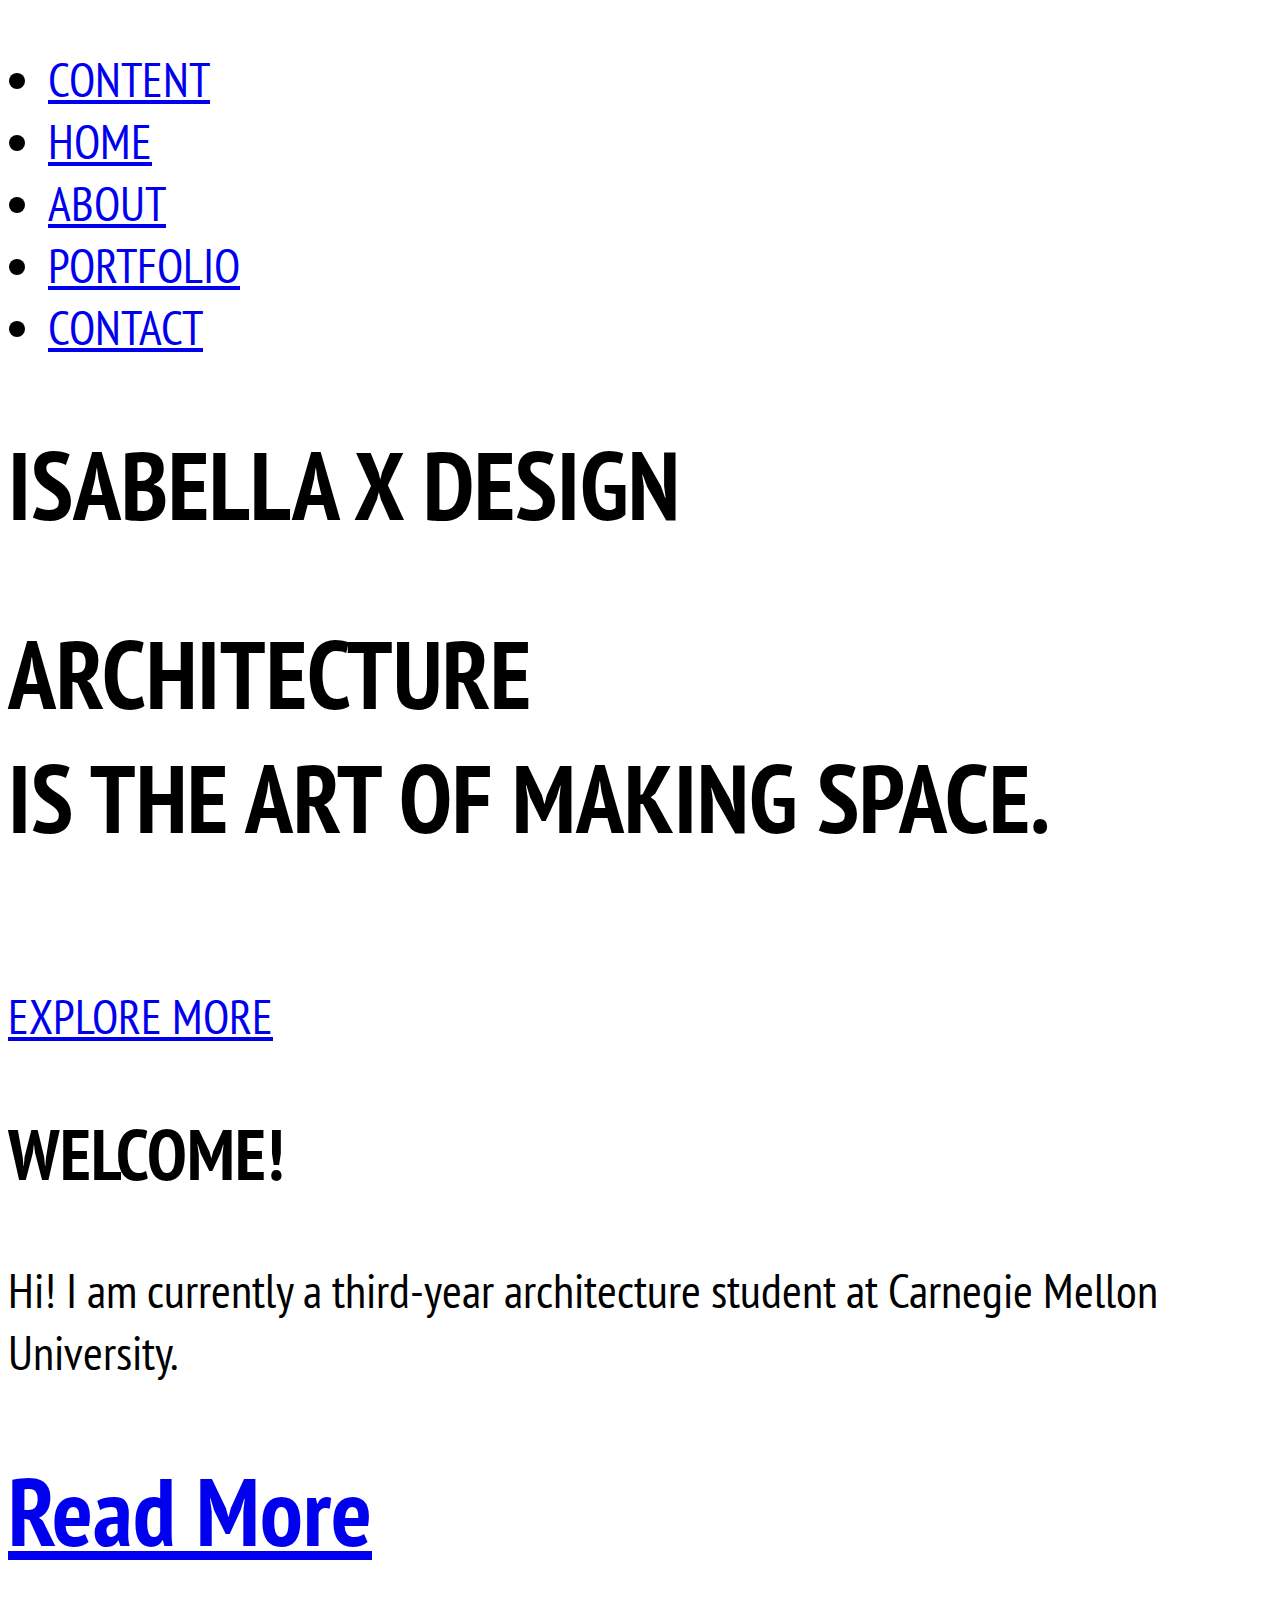
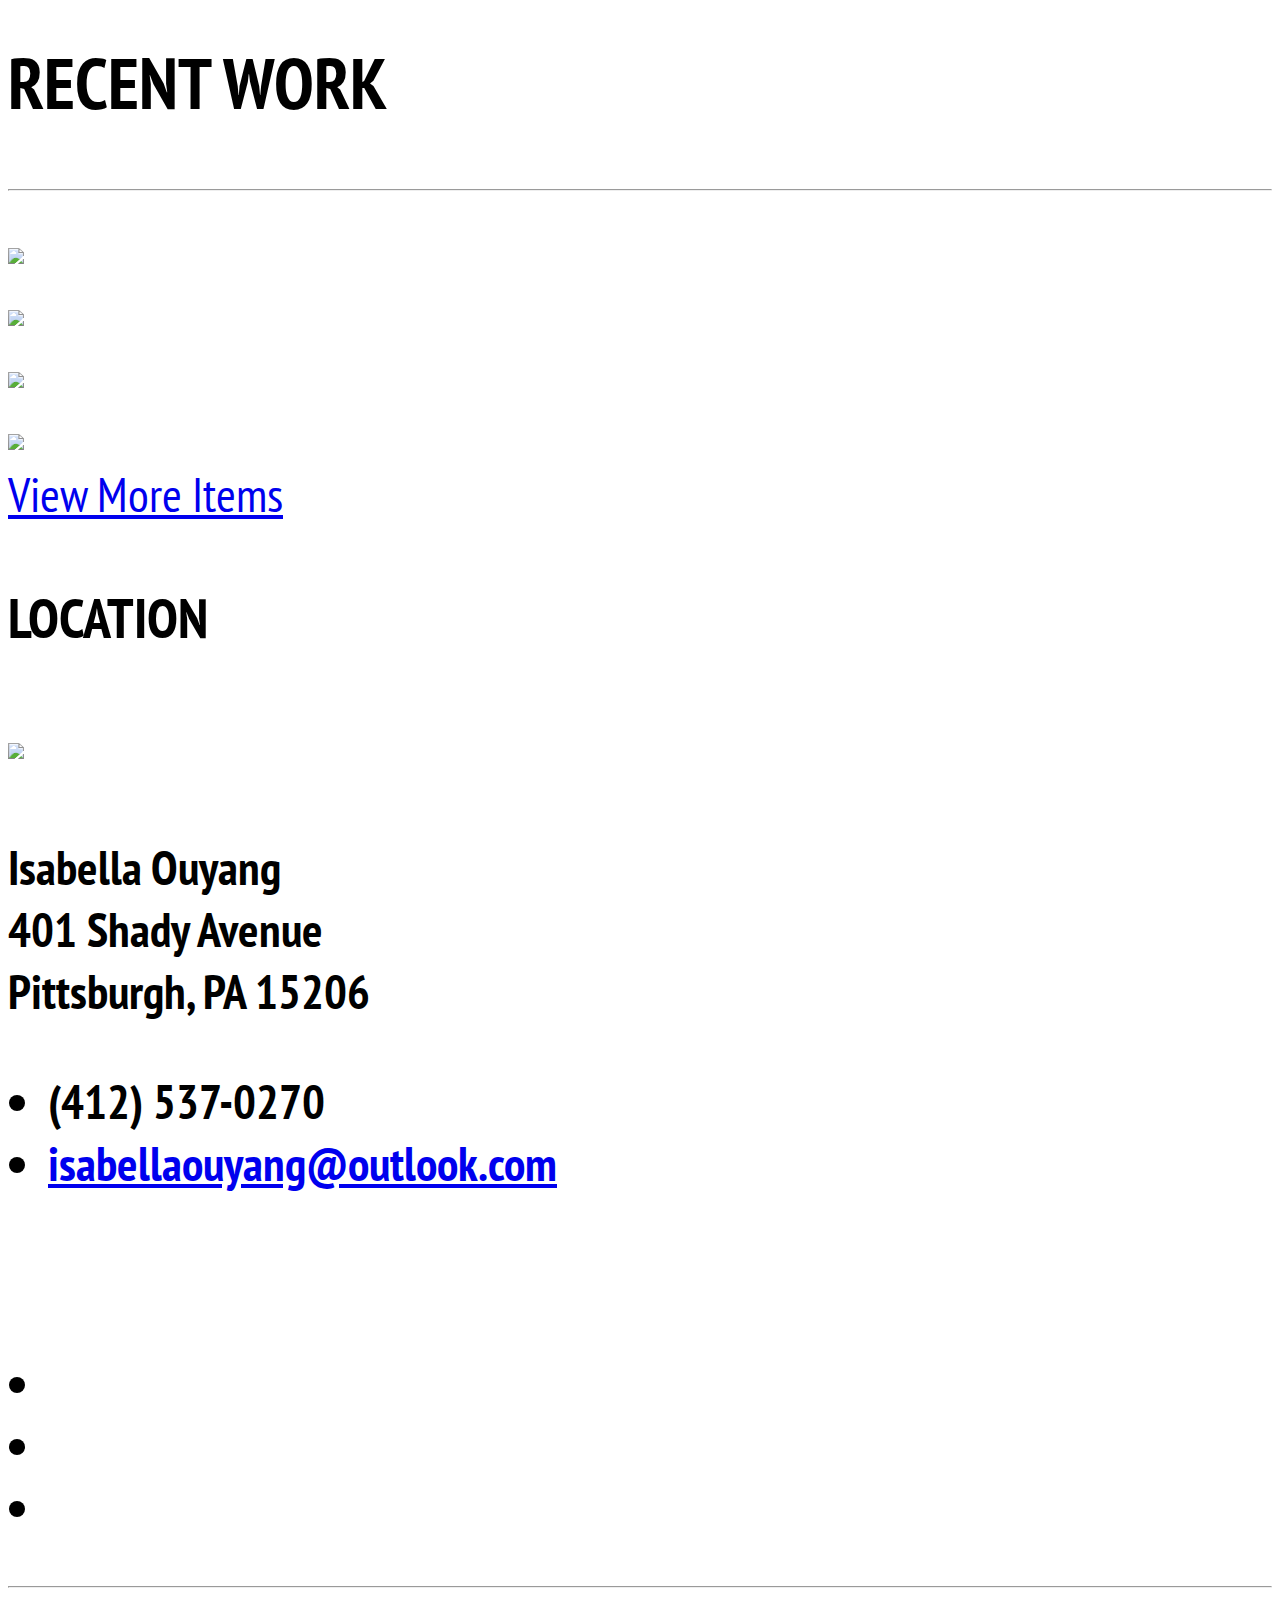
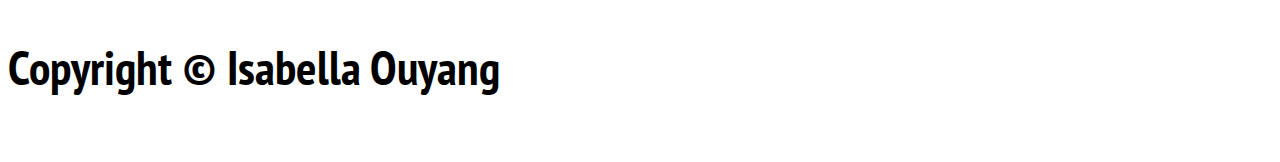
==== index.html @ df3908d5 "Add files via upload" ====
<!DOCTYPE html>
<html lang="en">

<head>

    <meta charset="utf-8">
    <meta http-equiv="X-UA-Compatible" content="IE=edge">
    <meta name="viewport" content="width=device-width, initial-scale=1">
    <meta name="description" content="">
    <meta name="author" content="">

    <title>HOME | ISA OUYANG</title>

    <!-- Bootstrap Core CSS -->
    <link href="css/bootstrap.min.css" rel="stylesheet">

    <!-- Custom CSS -->
    <link href="css/stylish-portfolio.css" rel="stylesheet">

    <!-- Custom Fonts -->
    <link href="font-awesome/css/font-awesome.min.css" rel="stylesheet" type="text/css">
    <link href="https://fonts.googleapis.com/css?family=PT+Sans+Narrow" rel="stylesheet">
    <style>
      body {
        font-family:'PT Sans Narrow', sans-serif;
        font-size: 48px;
      }
    </style>

    <!-- HTML5 Shim and Respond.js IE8 support of HTML5 elements and media queries -->
    <!-- WARNING: Respond.js doesn't work if you view the page via file:// -->
    <!--[if lt IE 9]>
        <script src="https://oss.maxcdn.com/libs/html5shiv/3.7.0/html5shiv.js"></script>
        <script src="https://oss.maxcdn.com/libs/respond.js/1.4.2/respond.min.js"></script>
    <![endif]-->

</head>

<body>

    <!-- Navigation -->
    <a id="menu-toggle" href="#" class="btn btn-dark btn-lg toggle"><i class="fa fa-bars"></i></a>
    <nav id="sidebar-wrapper">
        <ul class="sidebar-nav">
            <a id="menu-close" href="#" class="btn btn-light btn-lg pull-right toggle"><i class="fa fa-times"></i></a>
            <li class="sidebar-brand">
                <a href="#top" onclick=$("#menu-close").click();>CONTENT</a>
            </li>
            <li>
                <a href="#top" onclick=$("#menu-close").click();>HOME</a>
            </li>
            <li>
                <a href="index_About.html" onclick=$("#menu-close").click();>ABOUT</a>
            </li>
            <li>
                <a href="index_Portfolio.html" onclick=$("#menu-close").click();>PORTFOLIO</a>
            </li>
            <li>
                <a href="index_Contact.html" onclick=$("#menu-close").click();>CONTACT</a>
            </li>
        </ul>
    </nav>

    <!-- Header -->
    <header id="top" class="header">
        <div class="text-vertical-left">
            <h1>ISABELLA X DESIGN</h1>
        </div>
        <div class="text-vertical-center">
            <h1>ARCHITECTURE <br> IS THE ART OF MAKING SPACE.</h1>
            <br>
            <a href="#about" class="btn btn-dark btn-lg">EXPLORE MORE</a>
        </div>
    </header>
    
    

    <!-- About -->
    <section id="about" class="about">
        <div class="container">
            <div class="row">
                <div class="col-lg-12 text-center">
                    <h2>WELCOME! </h2>
                    <p class="lead"> Hi! I am currently a third-year architecture student at Carnegie Mellon University. <br> 
                </div>
            </div>
            <!-- /.row -->
        </div>
        <!-- /.container -->
    </section>

     <!-- Callout -->
    <aside class="callout">
        <div class="text-vertical-center">
            <h1>   <a href="index_About.html" class="btn btn-dark btn-lg">Read More</a></h1>
        </div>
    </aside>
   

    <!-- Portfolio -->
    <section id="portfolio" class="portfolio">
        <div class="container">
            <div class="row">
                <div class="col-lg-10 col-lg-offset-1 text-center">
                    <h2> RECENT WORK</h2>
                    <hr class="small">
                    <div class="row">
                        <div class="col-md-6">
                            <div class="portfolio-item">
                                <a href="Portfolio_Office.html">
                                    <img class="img-portfolio img-responsive" src="img/portfolio-1.jpg">
                                </a>
                            </div>
                        </div>
                        <div class="col-md-6">
                            <div class="portfolio-item">
                                <a href="#">
                                    <img class="img-portfolio img-responsive" src="img/portfolio-2.jpg">
                                </a>
                            </div>
                        </div>
                        <div class="col-md-6">
                            <div class="portfolio-item">
                                <a href="#">
                                    <img class="img-portfolio img-responsive" src="img/portfolio-3.jpg">
                                </a>
                            </div>
                        </div>
                        <div class="col-md-6">
                            <div class="portfolio-item">
                                <a href="#">
                                    <img class="img-portfolio img-responsive" src="img/portfolio-4.jpg">
                                </a>
                            </div>
                        </div>
                    </div>
                    <!-- /.row (nested) -->
                    <a href="index_Portfolio.html" class="btn btn-dark">View More Items</a>
                </div>
                <!-- /.col-lg-10 -->
            </div>
            <!-- /.row -->
        </div>
        <!-- /.container -->
    </section>

   
    <!-- Map -->
     <section id="LOCTIONA" class="LOCATION">
     <div class="col-lg-10 col-lg-offset-1 text-center">

         <h3> LOCATION</h3>
         </div>
         <body> 
         <img src= "img/location.jpg">
         </body>
         
    </section>
    
   

    <!-- Footer -->
    <footer>
        <div class="container">
            <div class="row">
                <div class="col-lg-10 col-lg-offset-1 text-center">
                    <h4><strong>Isabella Ouyang</strong>                  
                        <br>401 Shady Avenue
                        <br>Pittsburgh, PA 15206             
                    <ul class="list-unstyled">
                        <li><i class="fa fa-phone fa-fw"></i> (412) 537-0270</li>
                        <li><i class="fa fa-envelope-o fa-fw"></i> <a href="mailto:name@example.com">isabellaouyang@outlook.com</a>
                        </li>
                    </ul>
                    <br>
                    <ul class="list-inline">
                        <li>
                            <a href="#"><i class="fa fa-facebook fa-fw fa-3x"></i></a>
                        </li>
                        <li>
                            <a href="#"><i class="fa fa-twitter fa-fw fa-3x"></i></a>
                        </li>
                        <li>
                            <a href="#"><i class="fa fa-dribbble fa-fw fa-3x"></i></a>
                        </li>
                    </ul>
                    <hr class="small">
                    <p class="text-muted">Copyright &copy; Isabella Ouyang</p>
                    </h4>
                </div>
            </div>
        </div>
        <a id="to-top" href="#top" class="btn btn-dark btn-lg"><i class="fa fa-chevron-up fa-fw fa-1x"></i></a>
    </footer>

    <!-- jQuery -->
    <script src="js/jquery.js"></script>

    <!-- Bootstrap Core JavaScript -->
    <script src="js/bootstrap.min.js"></script>

    <!-- Custom Theme JavaScript -->
    <script>
    // Closes the sidebar menu
    $("#menu-close").click(function(e) {
        e.preventDefault();
        $("#sidebar-wrapper").toggleClass("active");
    });
    // Opens the sidebar menu
    $("#menu-toggle").click(function(e) {
        e.preventDefault();
        $("#sidebar-wrapper").toggleClass("active");
    });
    // Scrolls to the selected menu item on the page
    $(function() {
        $('a[href*=#]:not([href=#],[data-toggle],[data-target],[data-slide])').click(function() {
            if (location.pathname.replace(/^\//, '') == this.pathname.replace(/^\//, '') || location.hostname == this.hostname) {
                var target = $(this.hash);
                target = target.length ? target : $('[name=' + this.hash.slice(1) + ']');
                if (target.length) {
                    $('html,body').animate({
                        scrollTop: target.offset().top
                    }, 1000);
                    return false;
                }
            }
        });
    });
    //#to-top button appears after scrolling
    var fixed = false;
    $(document).scroll(function() {
        if ($(this).scrollTop() > 250) {
            if (!fixed) {
                fixed = true;
                // $('#to-top').css({position:'fixed', display:'block'});
                $('#to-top').show("slow", function() {
                    $('#to-top').css({
                        position: 'fixed',
                        display: 'block'
                    });
                });
            }
        } else {
            if (fixed) {
                fixed = false;
                $('#to-top').hide("slow", function() {
                    $('#to-top').css({
                        display: 'none'
                    });
                });
            }
        }
    });
    // Disable Google Maps scrolling
    // See http://stackoverflow.com/a/25904582/1607849
    // Disable scroll zooming and bind back the click event
    var onMapMouseleaveHandler = function(event) {
        var that = $(this);
        that.on('click', onMapClickHandler);
        that.off('mouseleave', onMapMouseleaveHandler);
        that.find('iframe').css("pointer-events", "none");
    }
    var onMapClickHandler = function(event) {
            var that = $(this);
            // Disable the click handler until the user leaves the map area
            that.off('click', onMapClickHandler);
            // Enable scrolling zoom
            that.find('iframe').css("pointer-events", "auto");
            // Handle the mouse leave event
            that.on('mouseleave', onMapMouseleaveHandler);
        }
        // Enable map zooming with mouse scroll when the user clicks the map
    $('.map').on('click', onMapClickHandler);
    </script>

</body>

</html>
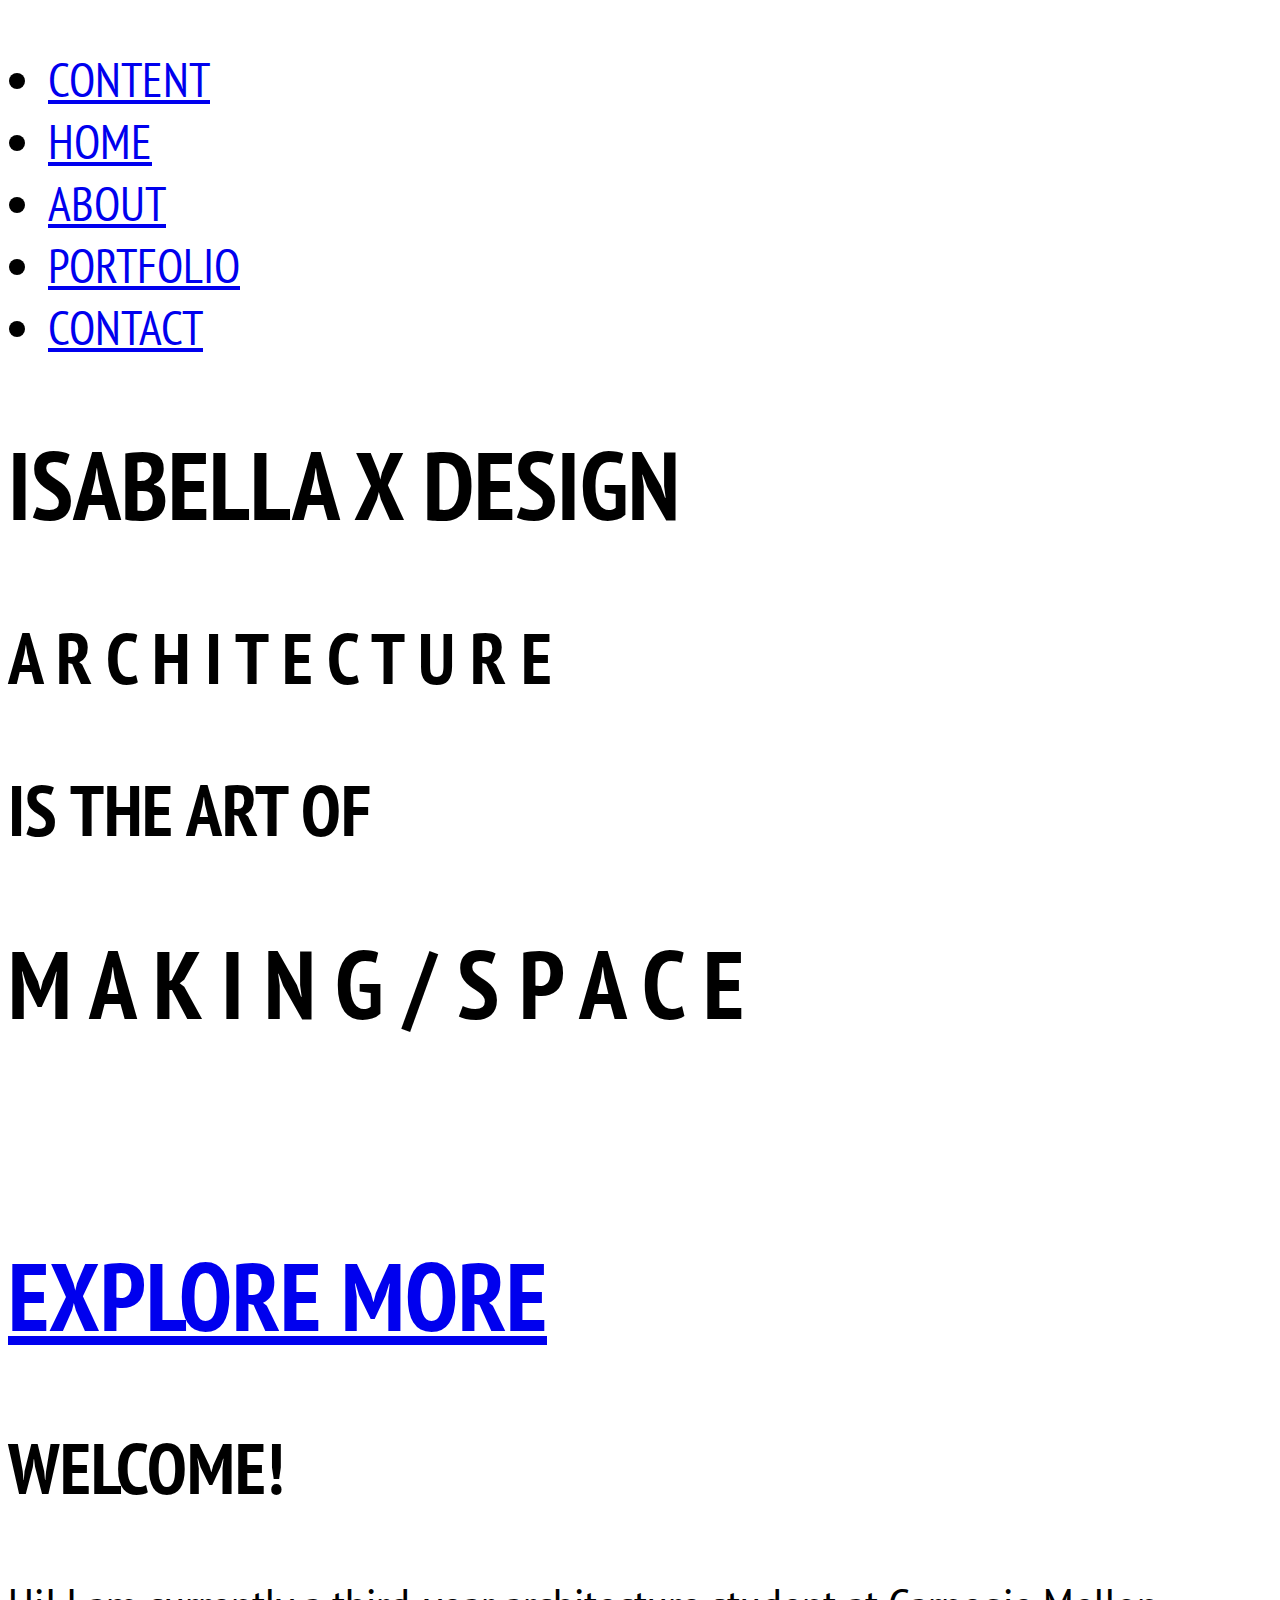
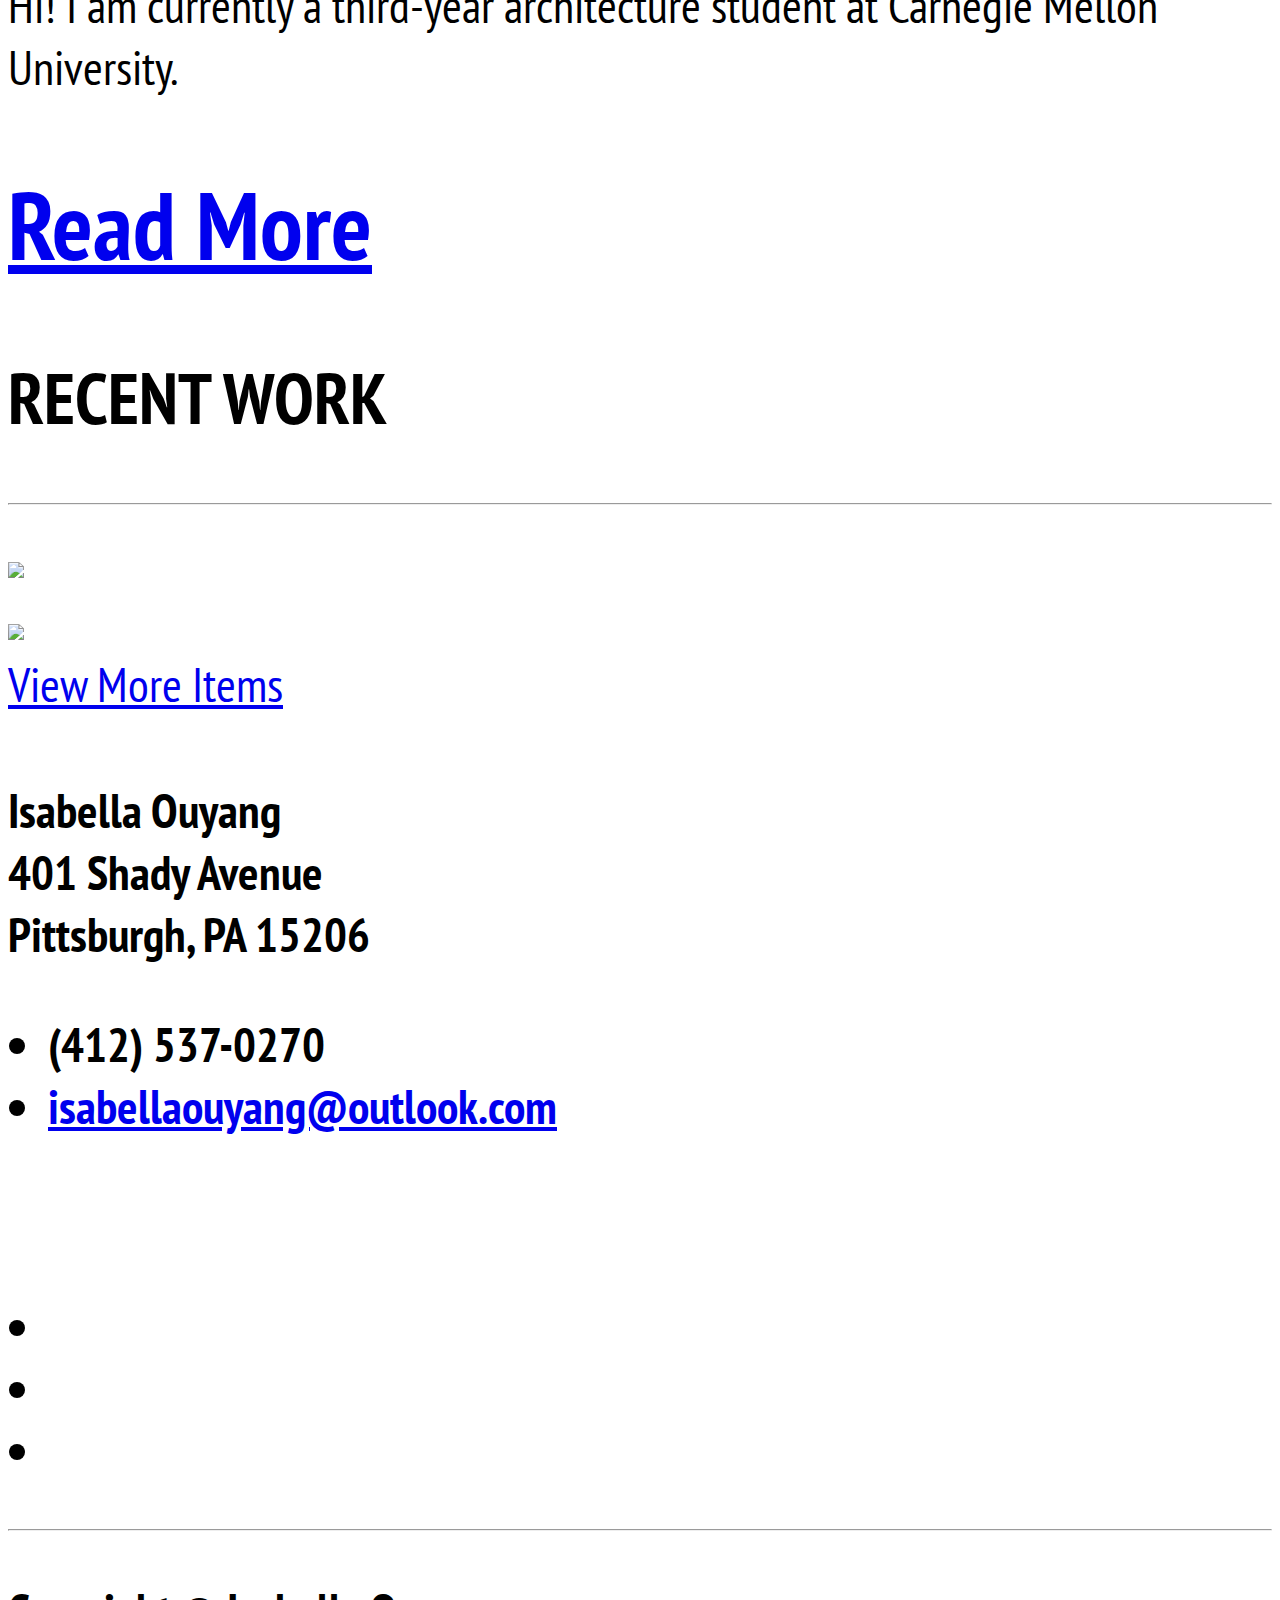
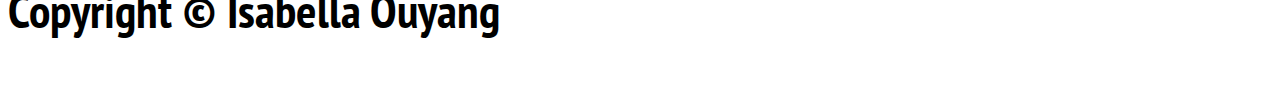
==== commit 98de7de9: "Add files via upload" ====
--- a/index.html
+++ b/index.html
@@ -67,7 +67,9 @@
             <h1>ISABELLA X DESIGN</h1>
         </div>
         <div class="text-vertical-center">
-            <h1>ARCHITECTURE <br> IS THE ART OF MAKING SPACE.</h1>
+            <h2>A R C H I T E C T U R E <br></h2>
+            <h2> IS  THE  ART  OF <br></h2>
+            <h1> M A K I N G / S P A C E<h1>
             <br>
             <a href="#about" class="btn btn-dark btn-lg">EXPLORE MORE</a>
         </div>
@@ -108,31 +110,18 @@
                         <div class="col-md-6">
                             <div class="portfolio-item">
                                 <a href="Portfolio_Office.html">
-                                    <img class="img-portfolio img-responsive" src="img/portfolio-1.jpg">
+                                    <img class="img-portfolio img-responsive" src="img/31.jpg">
                                 </a>
                             </div>
                         </div>
                         <div class="col-md-6">
                             <div class="portfolio-item">
-                                <a href="#">
-                                    <img class="img-portfolio img-responsive" src="img/portfolio-2.jpg">
+                                <a href="Portfolio_Bath.html">
+                                    <img class="img-portfolio img-responsive" src="img/B1.jpg">
                                 </a>
                             </div>
                         </div>
-                        <div class="col-md-6">
-                            <div class="portfolio-item">
-                                <a href="#">
-                                    <img class="img-portfolio img-responsive" src="img/portfolio-3.jpg">
-                                </a>
-                            </div>
-                        </div>
-                        <div class="col-md-6">
-                            <div class="portfolio-item">
-                                <a href="#">
-                                    <img class="img-portfolio img-responsive" src="img/portfolio-4.jpg">
-                                </a>
-                            </div>
-                        </div>
+                        
                     </div>
                     <!-- /.row (nested) -->
                     <a href="index_Portfolio.html" class="btn btn-dark">View More Items</a>
@@ -146,7 +135,7 @@
 
    
     <!-- Map -->
-     <section id="LOCTIONA" class="LOCATION">
+    <!-- <section id="LOCTIONA" class="LOCATION">
      <div class="col-lg-10 col-lg-offset-1 text-center">
 
          <h3> LOCATION</h3>
@@ -155,7 +144,7 @@
          <img src= "img/location.jpg">
          </body>
          
-    </section>
+    </section> -->
     
    
 
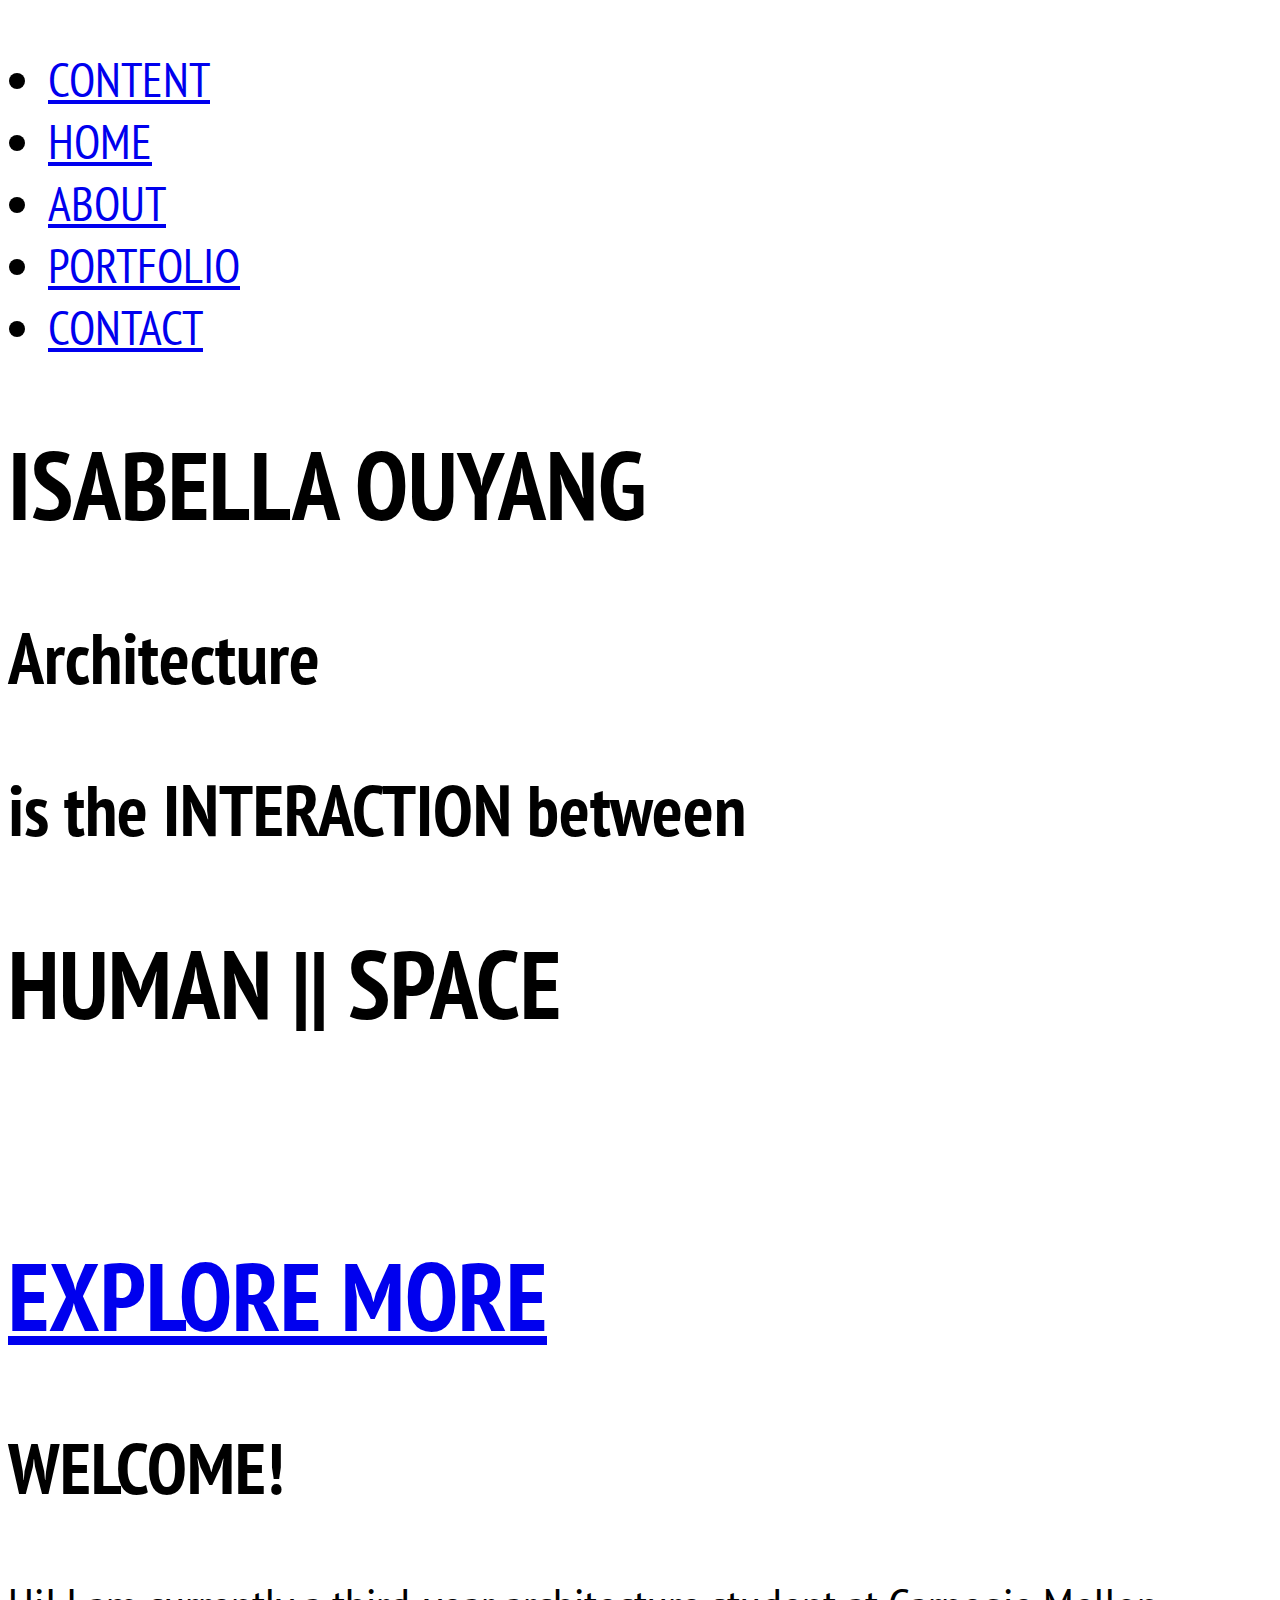
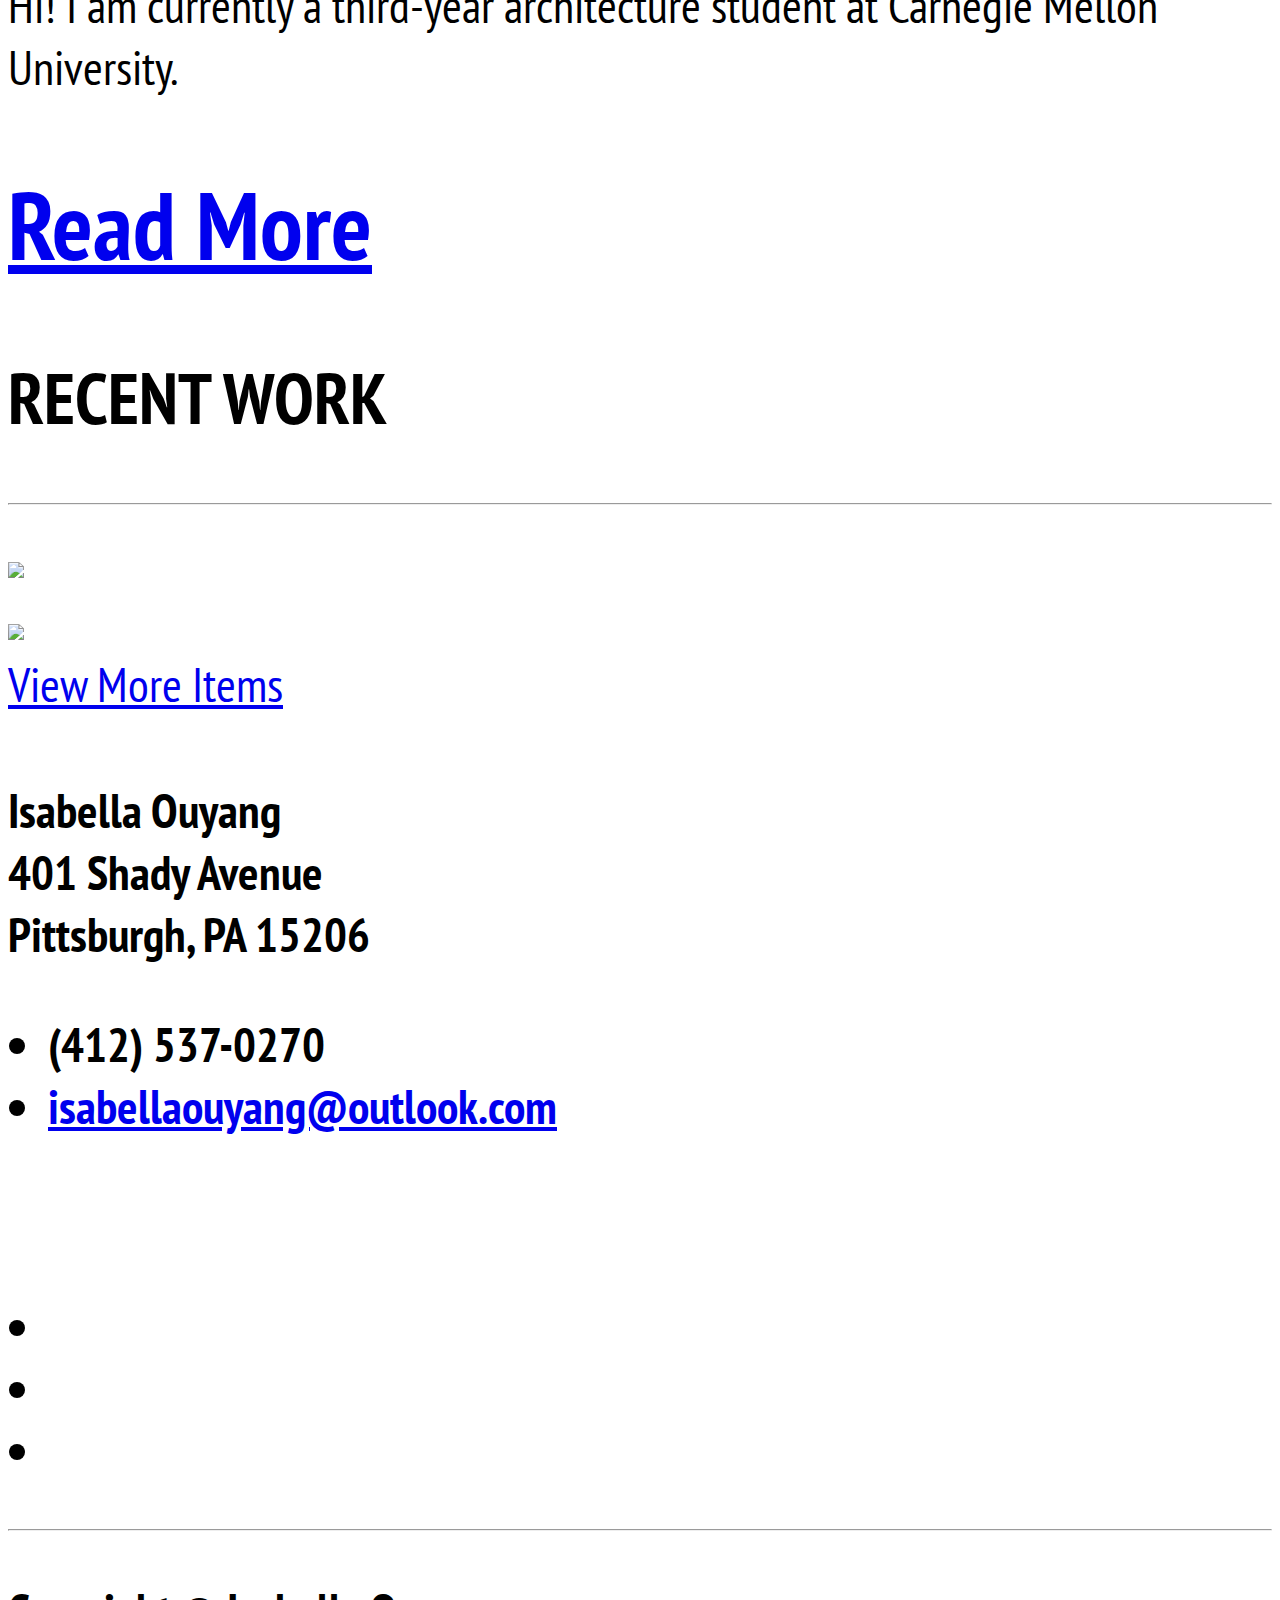
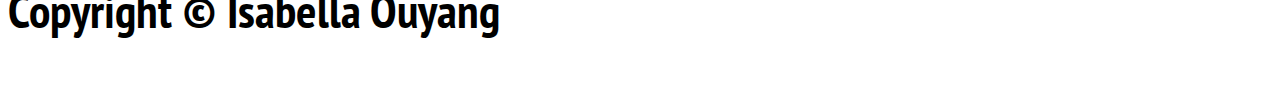
==== commit 57ccc888: "Add files via upload" ====
--- a/index.html
+++ b/index.html
@@ -64,12 +64,12 @@
     <!-- Header -->
     <header id="top" class="header">
         <div class="text-vertical-left">
-            <h1>ISABELLA X DESIGN</h1>
+            <h1>ISABELLA OUYANG</h1>
         </div>
         <div class="text-vertical-center">
-            <h2>A R C H I T E C T U R E <br></h2>
-            <h2> IS  THE  ART  OF <br></h2>
-            <h1> M A K I N G / S P A C E<h1>
+            <h2>Architecture<br></h2>
+            <h2> is the INTERACTION between <br></h2>
+            <h1> HUMAN || SPACE<h1>
             <br>
             <a href="#about" class="btn btn-dark btn-lg">EXPLORE MORE</a>
         </div>
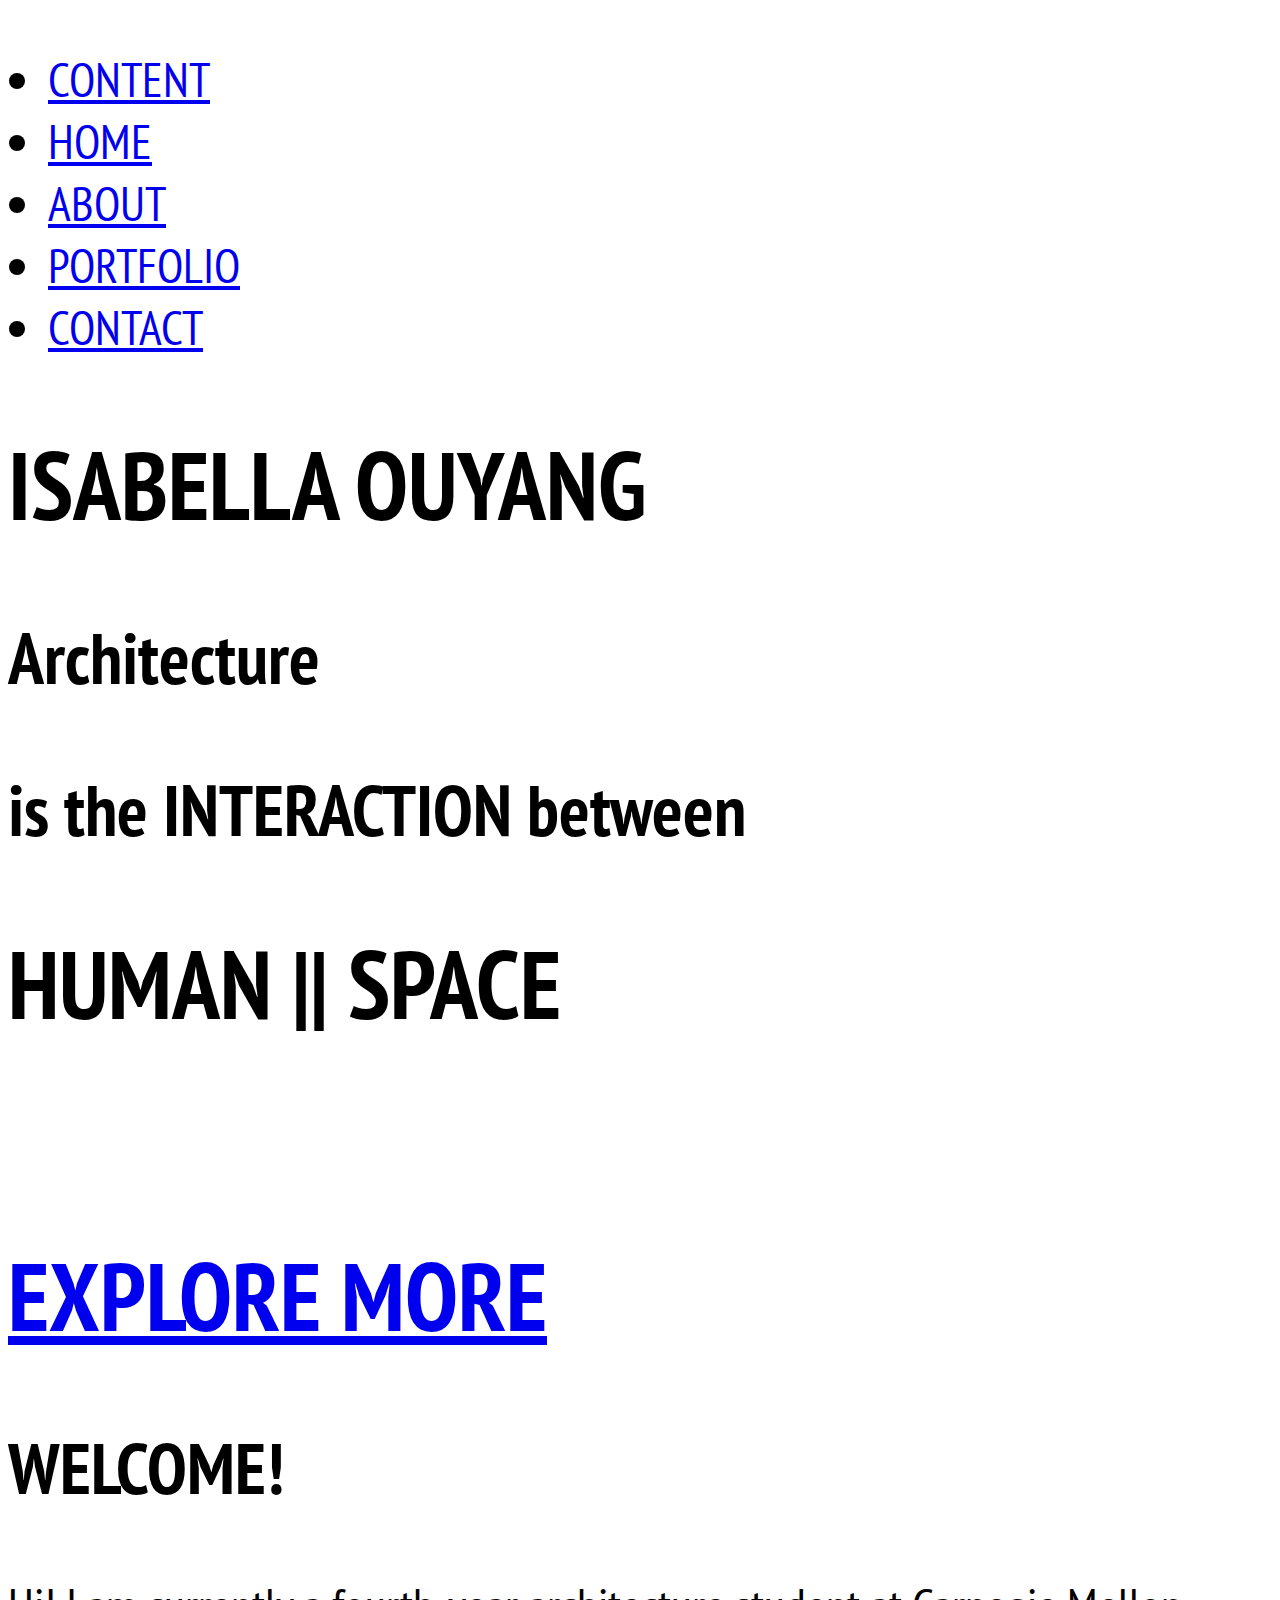
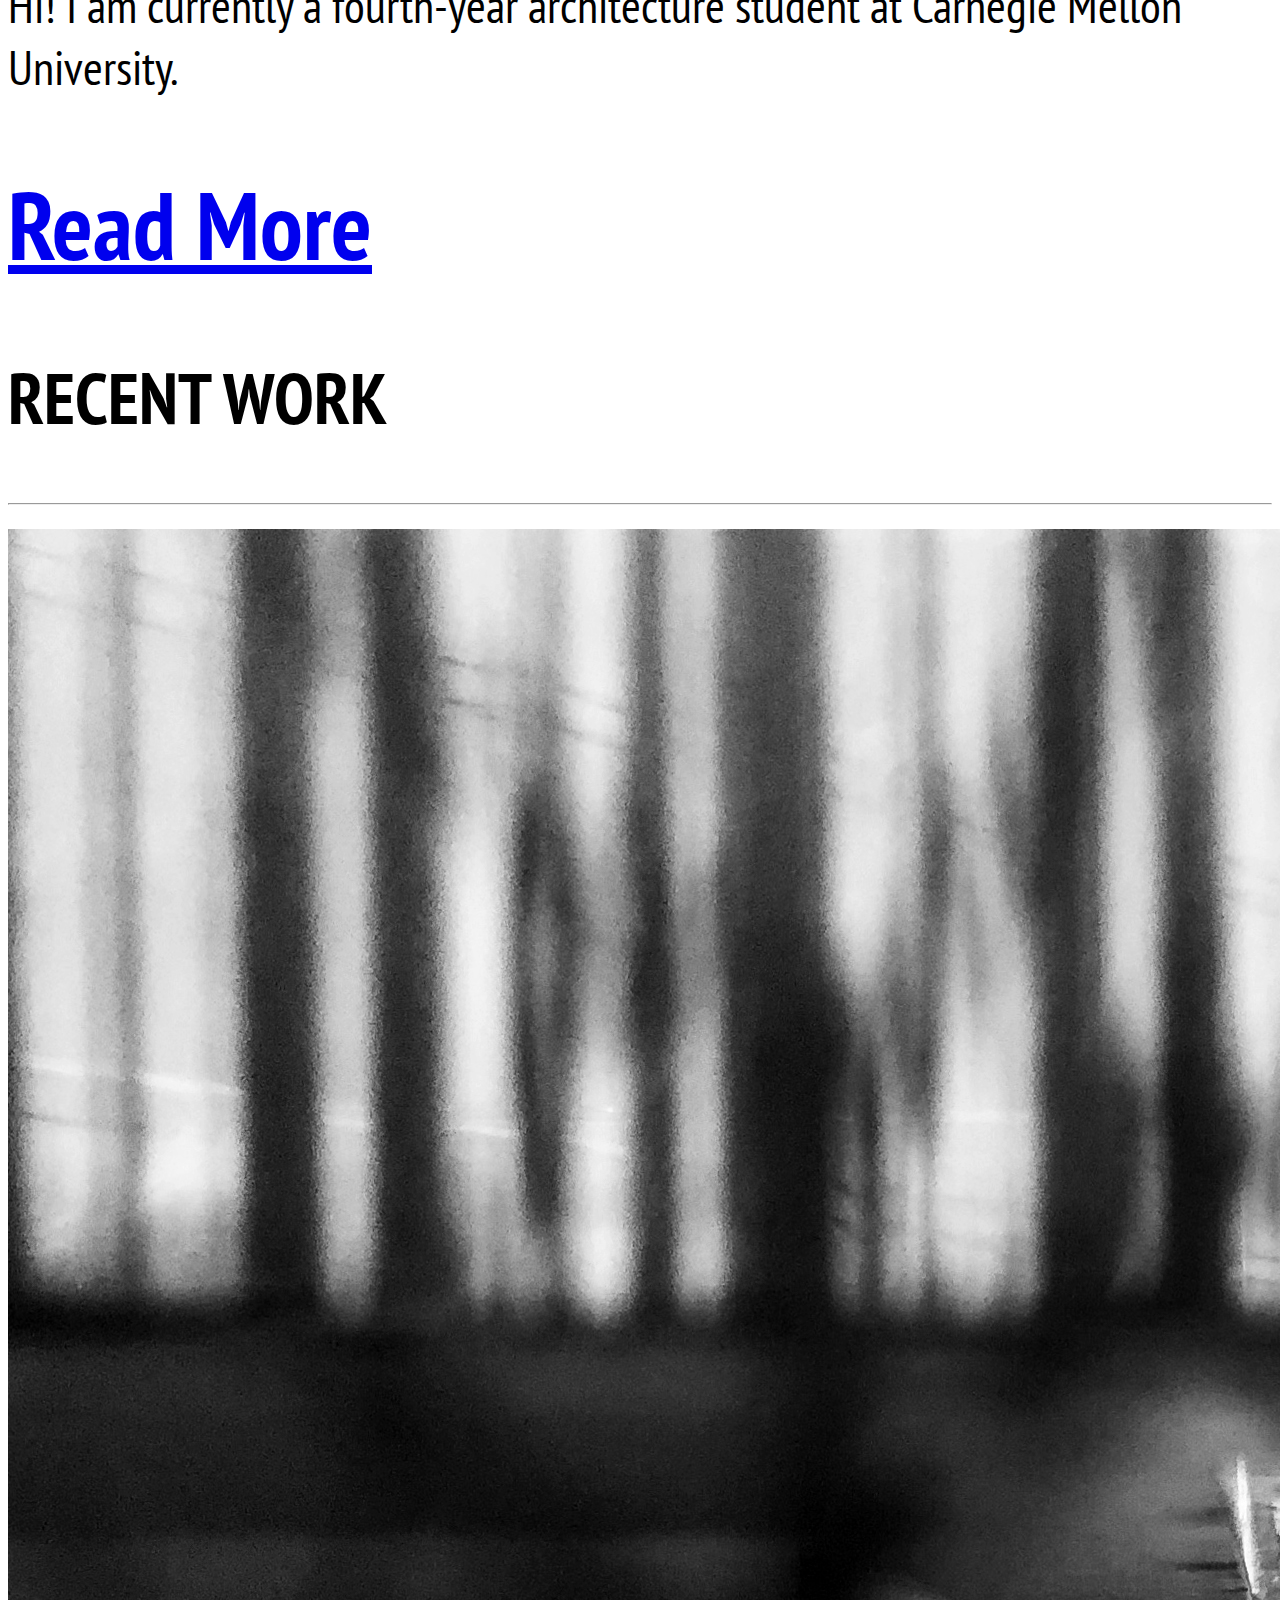
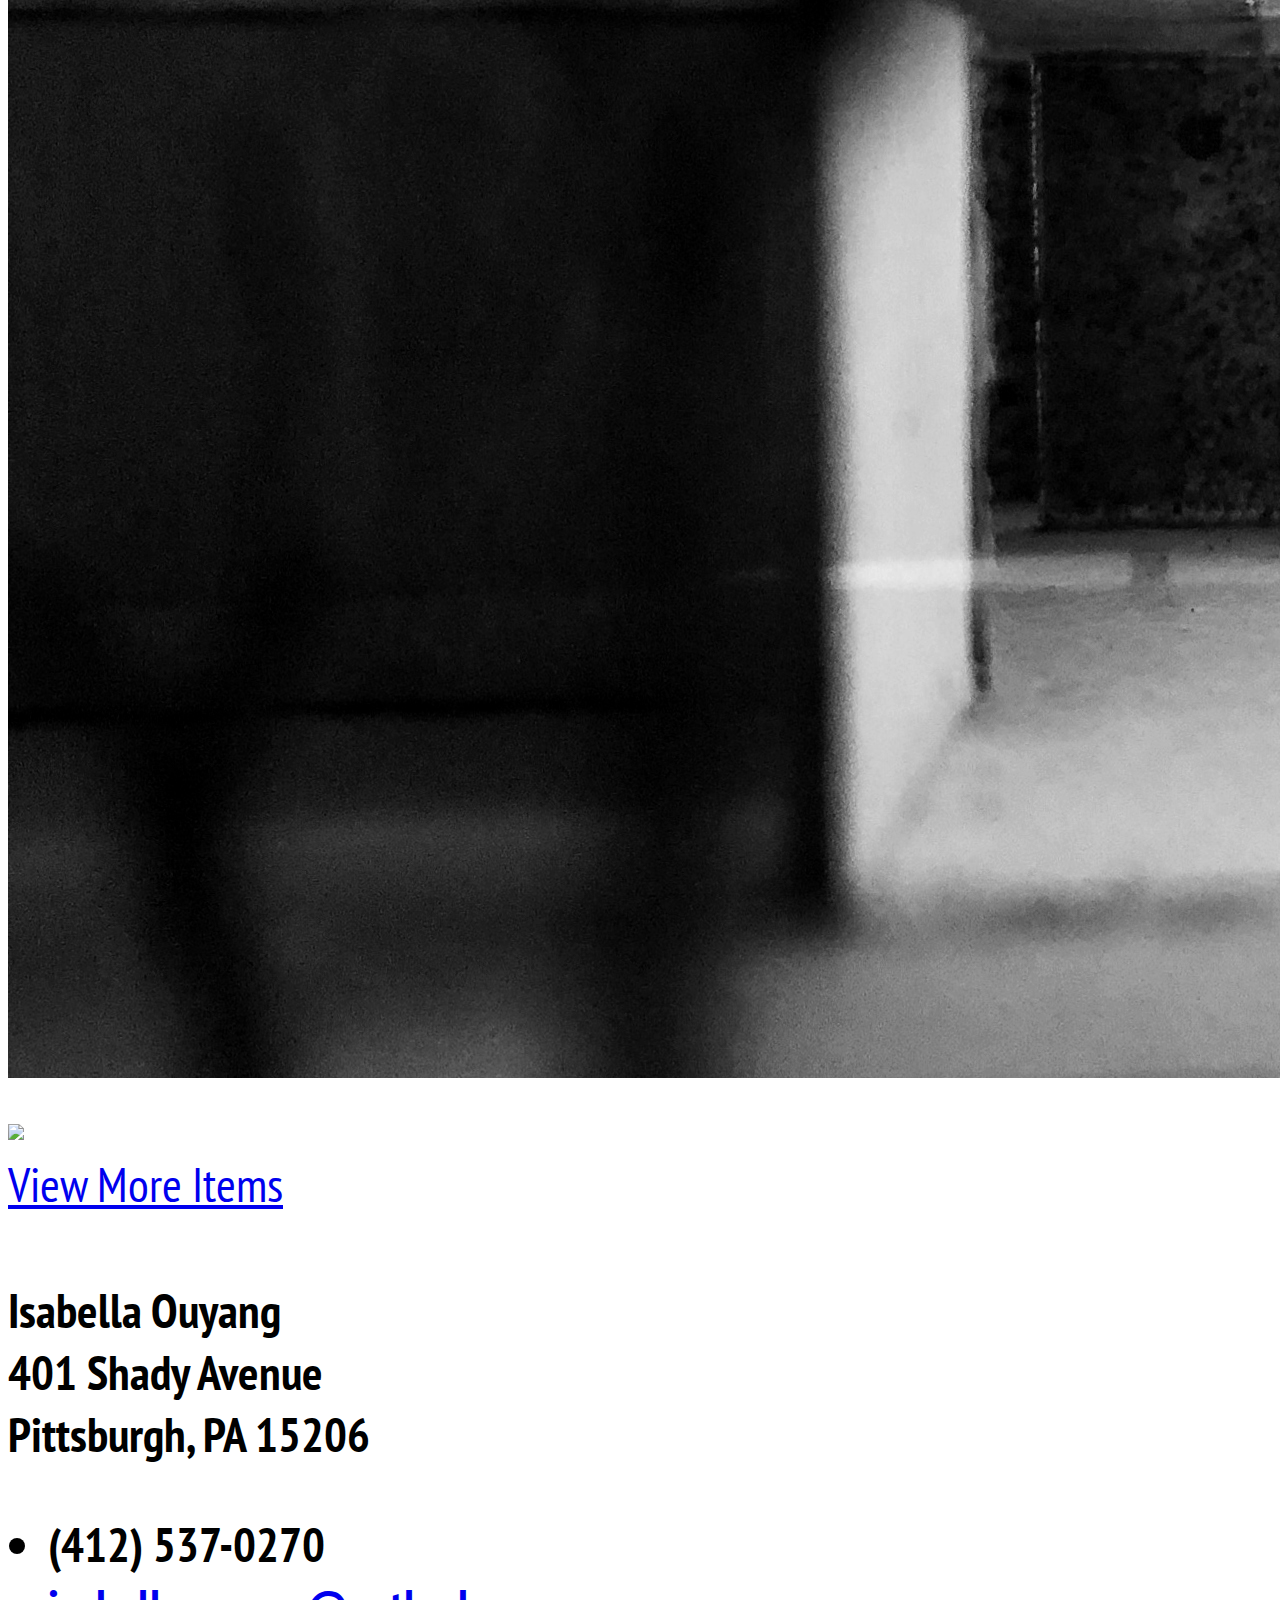
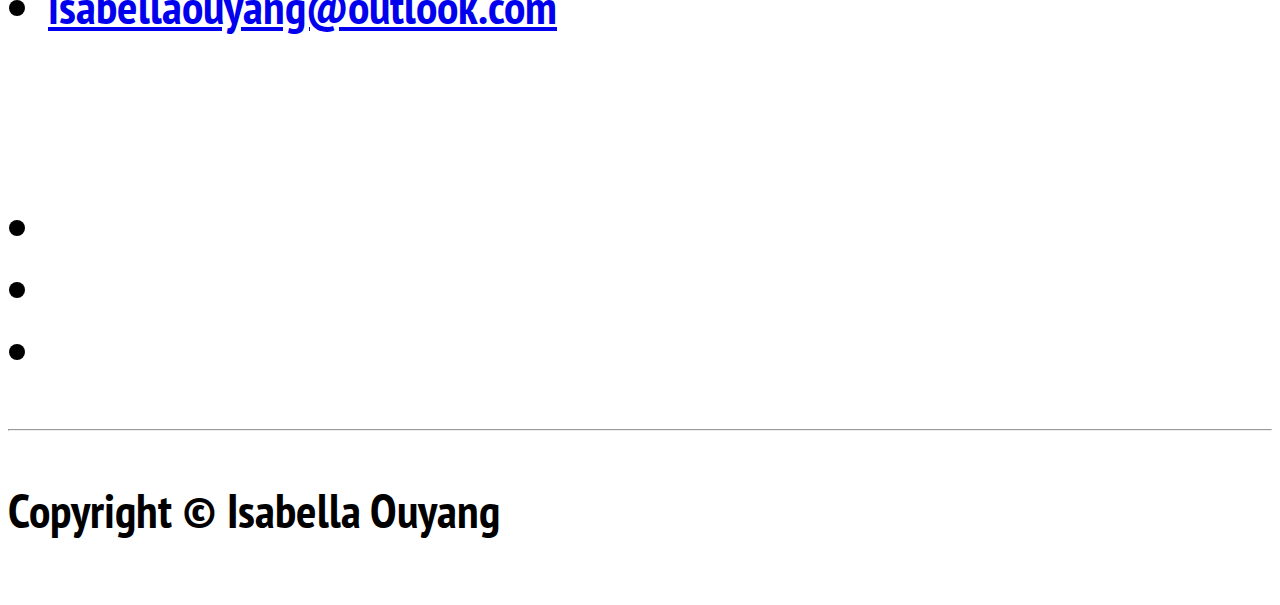
==== commit 36bbc1ee: "image" ====
--- a/index.html
+++ b/index.html
@@ -83,7 +83,7 @@
             <div class="row">
                 <div class="col-lg-12 text-center">
                     <h2>WELCOME! </h2>
-                    <p class="lead"> Hi! I am currently a third-year architecture student at Carnegie Mellon University. <br> 
+                    <p class="lead"> Hi! I am currently a fourth-year architecture student at Carnegie Mellon University. <br> 
                 </div>
             </div>
             <!-- /.row -->
@@ -110,7 +110,7 @@
                         <div class="col-md-6">
                             <div class="portfolio-item">
                                 <a href="Portfolio_Office.html">
-                                    <img class="img-portfolio img-responsive" src="img/31.jpg">
+                                    <img class="img-portfolio img-responsive" src="img/O31.JPG">
                                 </a>
                             </div>
                         </div>
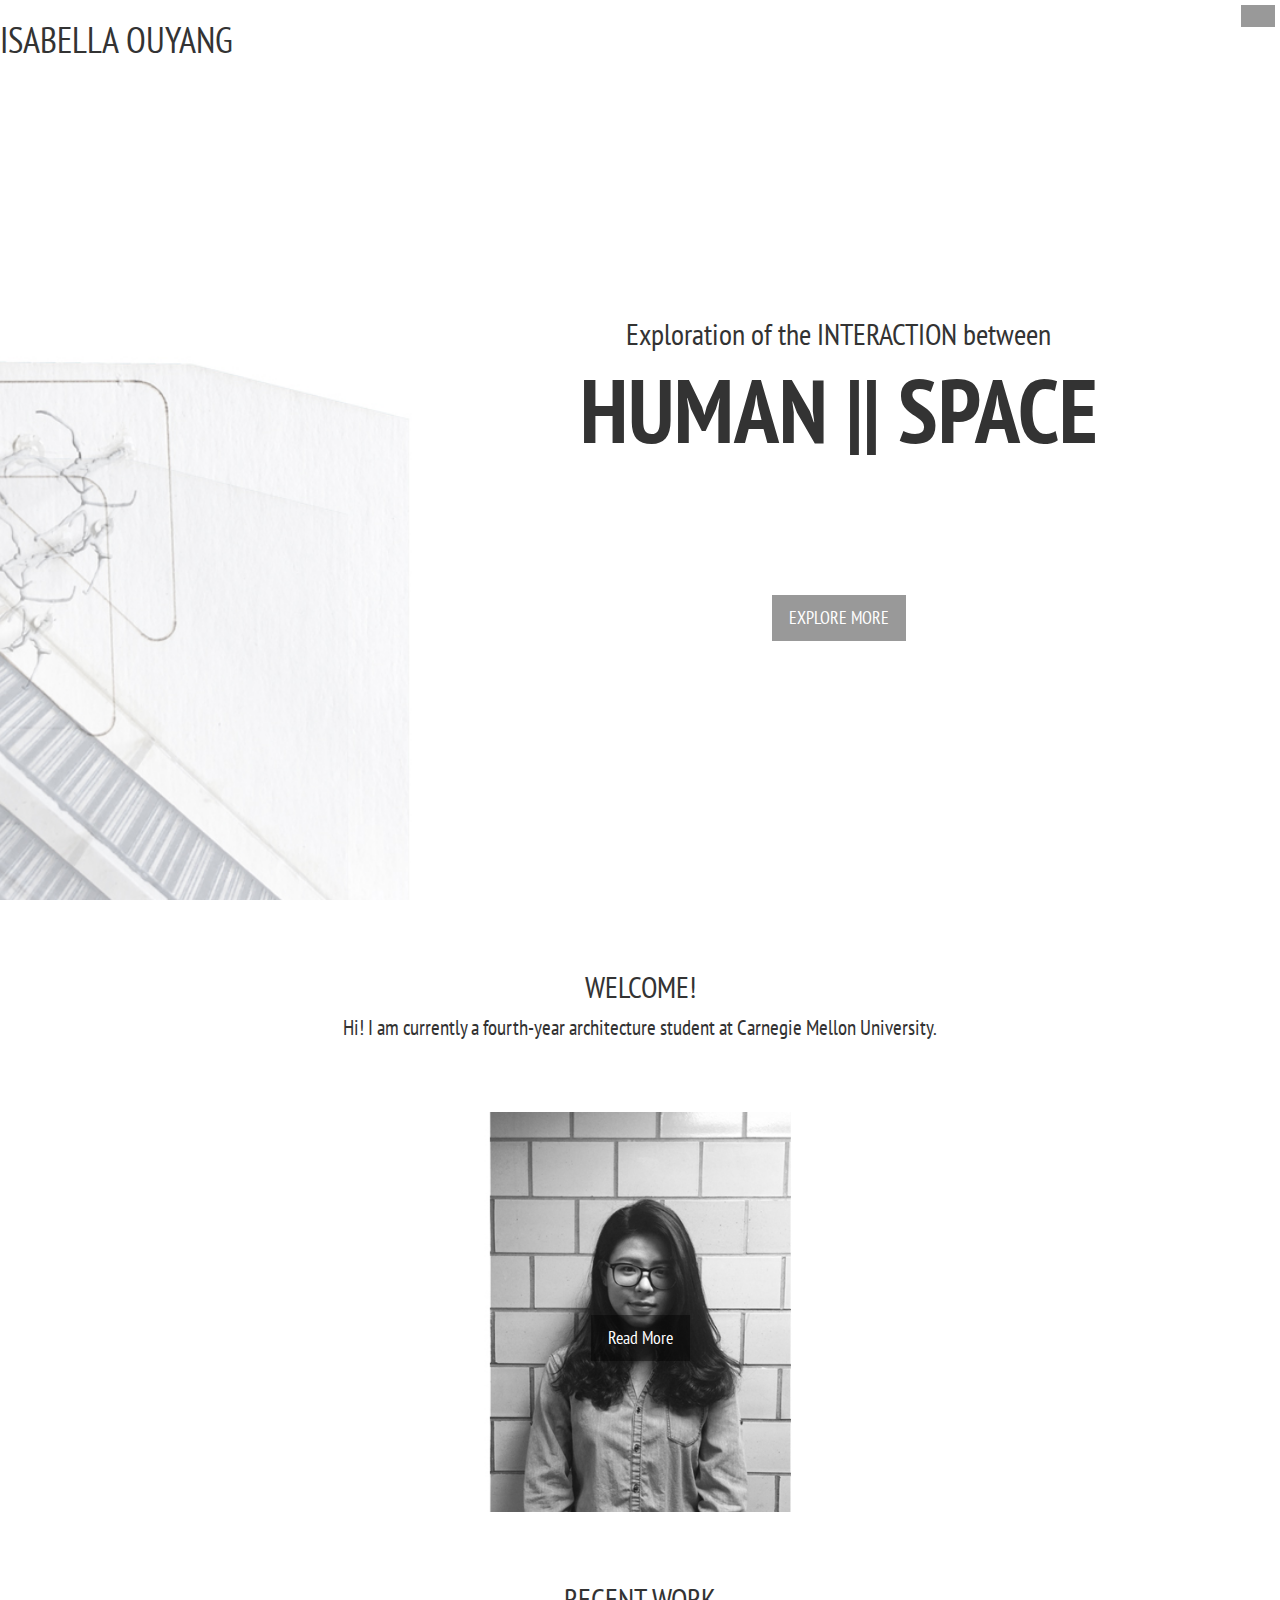
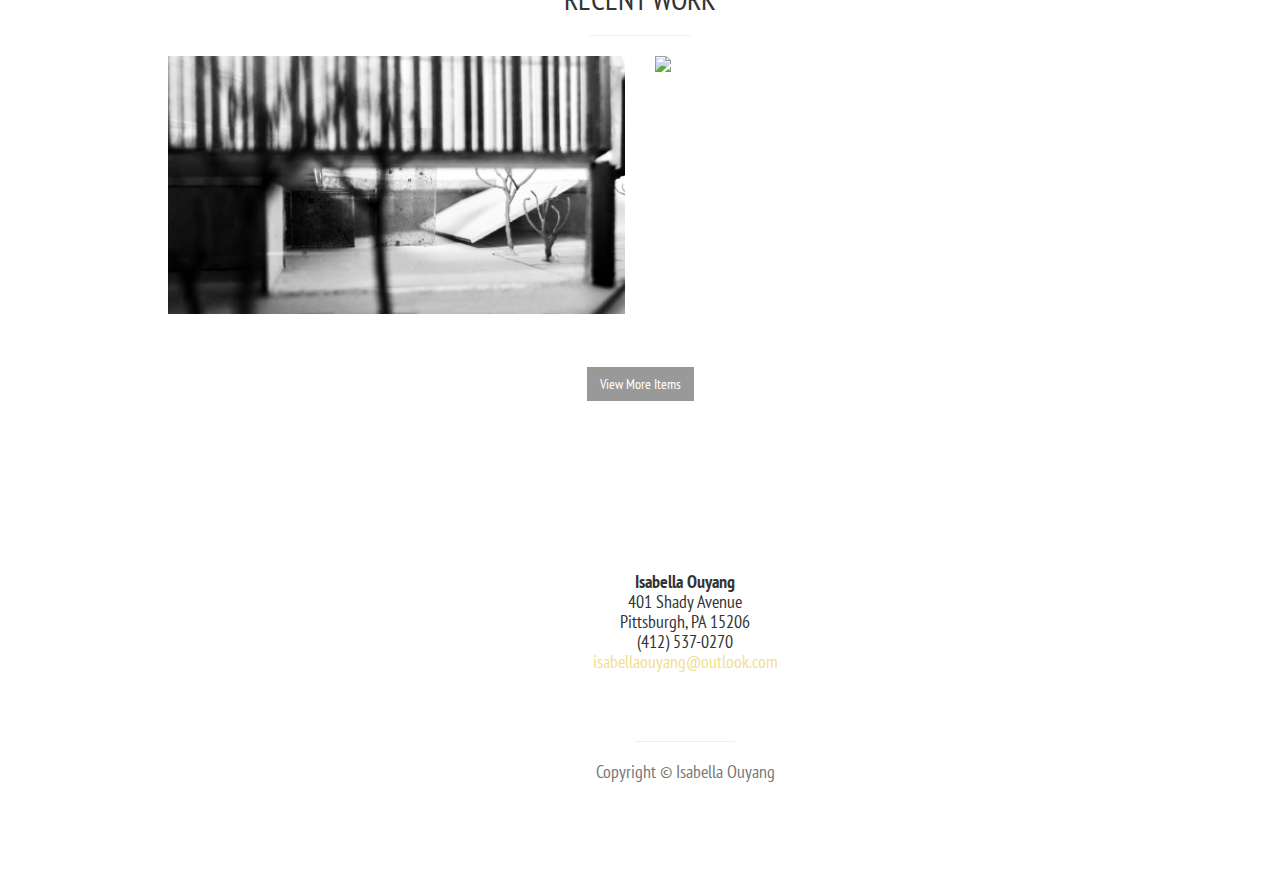
==== commit 89402101: "2/4/20" ====
--- a/index.html
+++ b/index.html
@@ -6,10 +6,10 @@
     <meta charset="utf-8">
     <meta http-equiv="X-UA-Compatible" content="IE=edge">
     <meta name="viewport" content="width=device-width, initial-scale=1">
-    <meta name="description" content="">
-    <meta name="author" content="">
-
-    <title>HOME | ISA OUYANG</title>
+    <meta name="description" content="Homepage">
+    <meta name="author" content="Isabella Ouyang">
+
+    <title>PORTFOLIO | ISABELLA OUYANG</title>
 
     <!-- Bootstrap Core CSS -->
     <link href="css/bootstrap.min.css" rel="stylesheet">
@@ -44,7 +44,7 @@
         <ul class="sidebar-nav">
             <a id="menu-close" href="#" class="btn btn-light btn-lg pull-right toggle"><i class="fa fa-times"></i></a>
             <li class="sidebar-brand">
-                <a href="#top" onclick=$("#menu-close").click();>CONTENT</a>
+                
             </li>
             <li>
                 <a href="#top" onclick=$("#menu-close").click();>HOME</a>
@@ -67,8 +67,8 @@
             <h1>ISABELLA OUYANG</h1>
         </div>
         <div class="text-vertical-center">
-            <h2>Architecture<br></h2>
-            <h2> is the INTERACTION between <br></h2>
+            <h2><br></h2>
+            <h2> Exploration of the INTERACTION between <br></h2>
             <h1> HUMAN || SPACE<h1>
             <br>
             <a href="#about" class="btn btn-dark btn-lg">EXPLORE MORE</a>
@@ -164,13 +164,13 @@
                     <br>
                     <ul class="list-inline">
                         <li>
-                            <a href="#"><i class="fa fa-facebook fa-fw fa-3x"></i></a>
+                            <a href="https://www.facebook.com/isabella.ouyang.96"><i class="fa fa-facebook fa-fw fa-2x"></i></a>
                         </li>
                         <li>
-                            <a href="#"><i class="fa fa-twitter fa-fw fa-3x"></i></a>
+                            <a href="https://www.linkedin.com/in/isabella-yushan-ouyang-0614/"><i class="fa fa-linkedin fa-fw fa-2x"></i></a>
                         </li>
                         <li>
-                            <a href="#"><i class="fa fa-dribbble fa-fw fa-3x"></i></a>
+                            <a href="https://www.instagram.com/isabella_ouyang/?hl=en"><i class="fa fa-instagram fa-fw fa-2x"></i></a>                           
                         </li>
                     </ul>
                     <hr class="small">
--- a/css/stylish-portfolio.css
+++ b/css/stylish-portfolio.css
@@ -0,0 +1,260 @@
+/*!
+ * Start Bootstrap - Stylish Portfolio (http://startbootstrap.com/)
+ * Copyright 2013-2016 Start Bootstrap
+ * Licensed under MIT (https://github.com/BlackrockDigital/startbootstrap/blob/gh-pages/LICENSE)
+ */
+
+/* Global Styles */
+img{
+    width: 100%;
+}
+html,
+body {
+    width: 100%;
+    height: 100%;
+}
+
+body {
+    
+    font-family: "Source Sans Pro","Helvetica Neue",Helvetica,Arial,sans-serif;
+}
+
+.text-vertical-center {
+    display: table-cell;
+    text-align: center;
+    vertical-align: middle;
+}
+
+.text-vertical-center h1 {
+    margin: 0;
+    padding: 0;
+    font-size: 4.5em;
+    font-weight: 700;
+}
+
+/* Custom Button Styles */
+
+.btn-dark {
+    border-radius: 0;
+    color: #fff;
+    background-color: rgba(0,0,0,0.4);
+}
+
+.btn-dark:hover,
+.btn-dark:focus,
+.btn-dark:active {
+    color: #fff;
+    background-color: rgba(0,0,0,0.7);
+}
+
+.btn-light {
+    border-radius: 0;
+    color: #333;
+    background-color: rgb(255,255,255);
+}
+
+.btn-light:hover,
+.btn-light:focus,
+.btn-light:active {
+    color: #333;
+    background-color: rgba(255,255,255,0.8);
+}
+
+/* Custom Horizontal Rule */
+
+hr.small {
+    max-width: 100px;
+}
+
+/* Side Menu */
+
+#sidebar-wrapper {
+    z-index: 1000;
+    position: fixed;
+    right: 0;
+    width: 250px;
+    height: 100%;
+    transform: translateX(250px);
+    overflow-y: auto;
+    background: #222;
+    -webkit-transition: all 0.4s ease 0s;
+    -moz-transition: all 0.4s ease 0s;
+    -ms-transition: all 0.4s ease 0s;
+    -o-transition: all 0.4s ease 0s;
+    transition: all 0.4s ease 0s;
+}
+
+.sidebar-nav {
+    position: absolute;
+    top: 0;
+    width: 250px;
+    margin: 0;
+    padding: 0px;
+    list-style: none;
+}
+
+.sidebar-nav li {
+    text-indent: 10px;
+    line-height: 40px;
+    padding: 10px;
+    font-size: 20px;
+}
+
+.sidebar-nav li a {
+    display: block;
+    text-decoration: none;
+    color: #f2e088;
+}
+
+.sidebar-nav li a:hover {
+    text-decoration: none;
+    color: #fff;
+    background: rgba(255,255,255,0.2);
+}
+
+.sidebar-nav li a:active,
+.sidebar-nav li a:focus {
+    text-decoration: none;
+}
+
+.sidebar-nav > .sidebar-brand {
+    height: 55px;
+    font-size: 20px;
+    line-height: 55px;
+}
+
+.sidebar-nav > .sidebar-brand a {
+    color: rgb(100,100,100);
+}
+
+.sidebar-nav > .sidebar-brand a:hover {
+    color: #fff;
+    background: none;
+}
+
+#menu-toggle {
+    z-index: 1;
+    position: fixed;
+    top: 0;
+    right: 0;
+}
+
+#sidebar-wrapper.active {
+    right: 250px;
+    width: 250px;
+    -webkit-transition: all 0.4s ease 0s;
+    -moz-transition: all 0.4s ease 0s;
+    -ms-transition: all 0.4s ease 0s;
+    -o-transition: all 0.4s ease 0s;
+    transition: all 0.4s ease 0s;
+}
+
+.toggle {
+    margin: 5px 5px 0 0;
+}
+
+/* Header */
+
+.header {
+    display: table;
+    position: relative;
+    width: 100%;
+    height: 100%;
+    background: url(../img/bg.jpg) no-repeat center center scroll;
+    -webkit-background-size: cover;
+    -moz-background-size: cover;
+    background-size: cover;
+    -o-background-size: cover;
+    font-size: 20px;
+}
+
+/* About */
+
+.about {
+    padding: 50px 0;
+}
+
+/* Services */
+
+.services {
+    padding: 50px 0;
+}
+
+.service-item {
+    margin-bottom: 30px;
+}
+
+/* Callout */
+
+.callout {
+    display: table;
+    width: 100%;
+    height: 400px;
+    color: #fff;
+    background: url(../img/callout.jpg) no-repeat center center scroll;
+    -webkit-background-size: cover;
+    -moz-background-size: cover;
+    background-size: cover;
+    -o-background-size: cover;
+}
+
+/* Portfolio */
+
+.portfolio {
+    padding: 50px 0;
+}
+
+.portfolio-item {
+    margin-bottom: 30px;
+}
+
+.img-portfolio {
+    margin: 0 auto;
+}
+
+.img-portfolio:hover {
+    opacity: 0.8;
+}
+
+/* Call to Action */
+
+.call-to-action {
+    padding: 50px 0;
+}
+
+.call-to-action .btn {
+    margin: 10px;
+}
+
+/* Map */
+
+.map {
+    height: 383 px;
+     width: 100%;
+
+}
+
+@media(max-width:768px) {
+    .map {
+        height: 75%;
+    }
+}
+
+.map iframe {
+    pointer-events: none;
+}
+
+/* Footer */
+
+footer {
+    padding: 100px;
+    font-size: 10 px;
+}
+
+#to-top {
+  display: none;
+  position: fixed;
+  bottom: 5px;
+  right: 5px;
+}
+
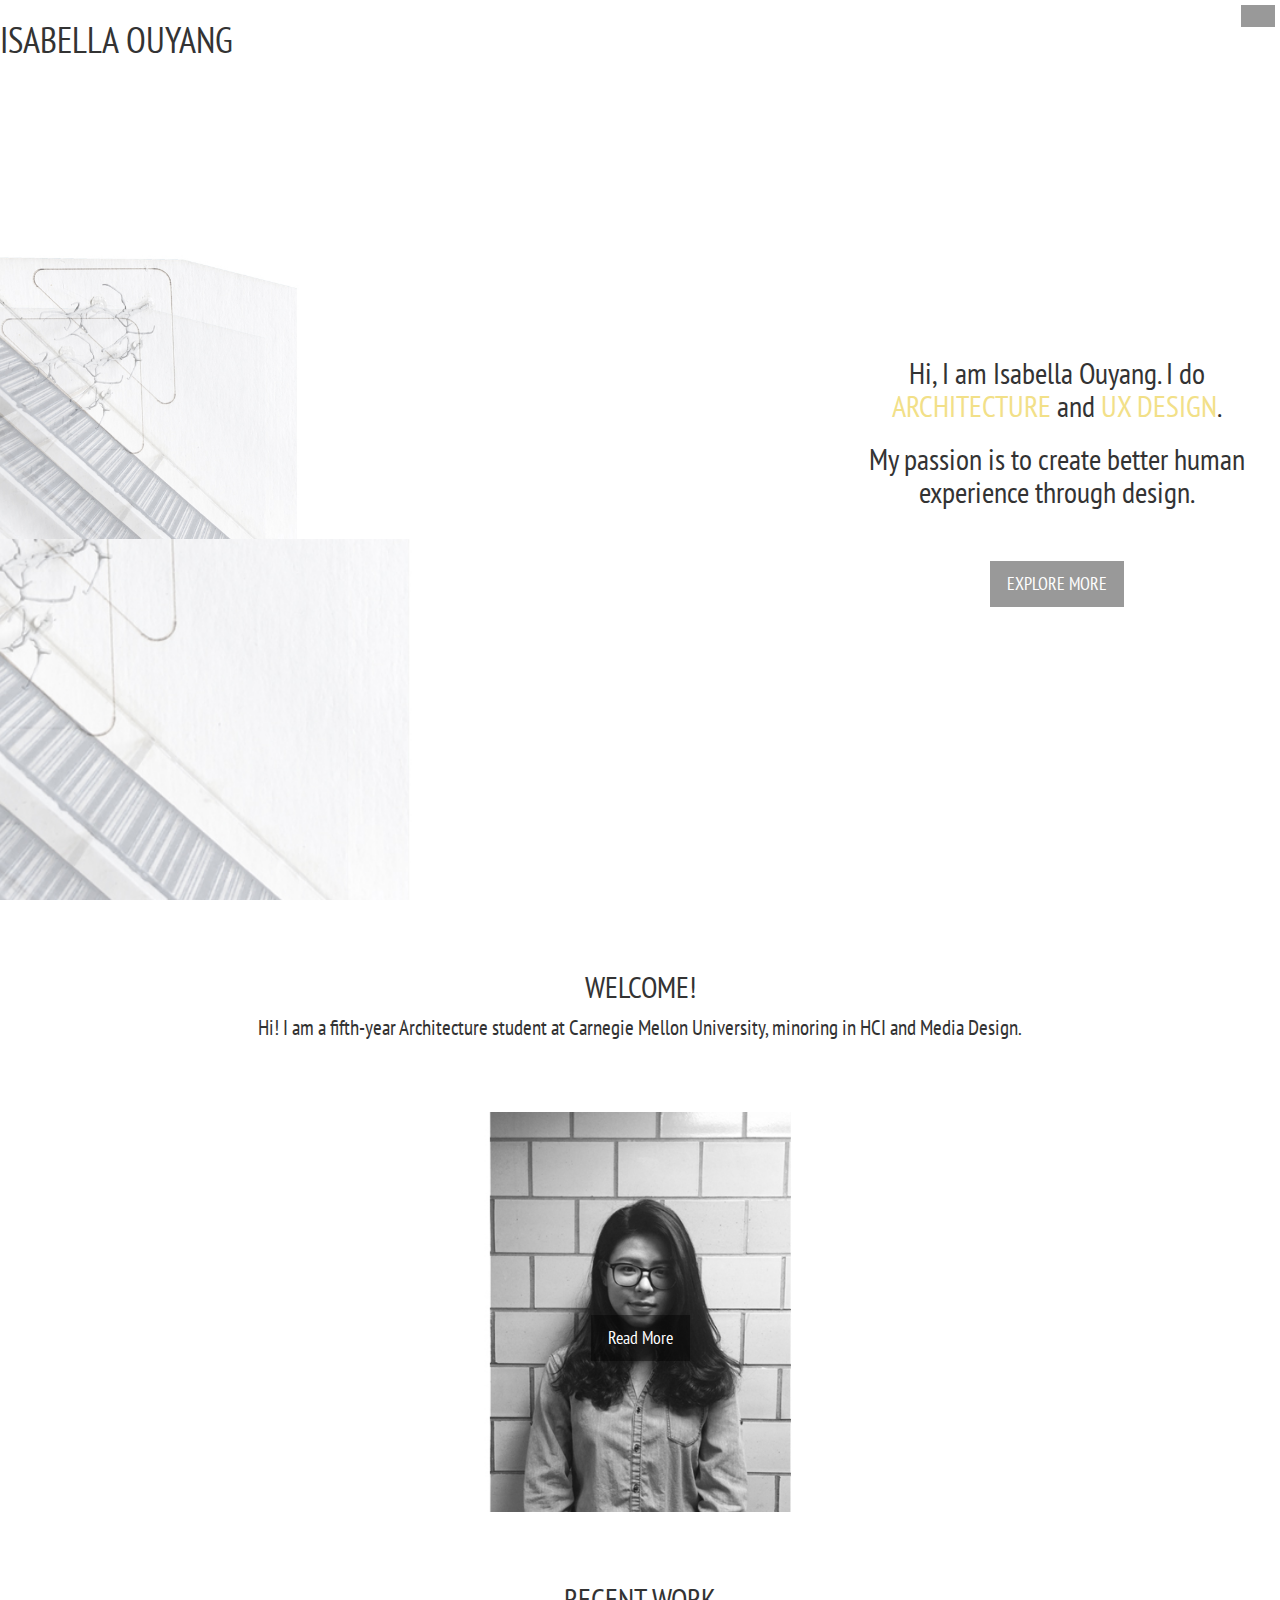
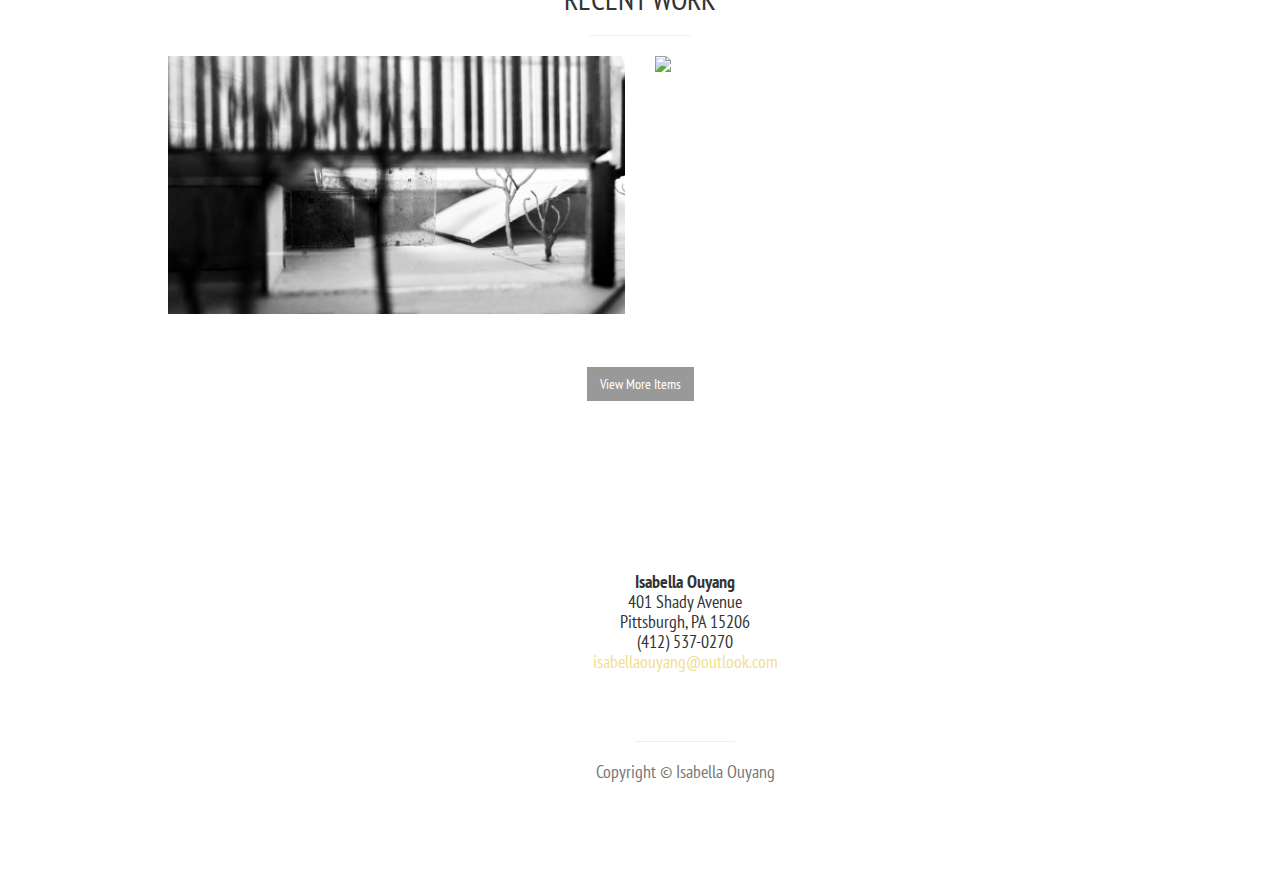
==== commit d47e5371: "index" ====
--- a/index.html
+++ b/index.html
@@ -9,7 +9,7 @@
     <meta name="description" content="Homepage">
     <meta name="author" content="Isabella Ouyang">
 
-    <title>PORTFOLIO | ISABELLA OUYANG</title>
+    <title>DESIGN | ISABELLA OUYANG</title>
 
     <!-- Bootstrap Core CSS -->
     <link href="css/bootstrap.min.css" rel="stylesheet">
@@ -42,9 +42,9 @@
     <a id="menu-toggle" href="#" class="btn btn-dark btn-lg toggle"><i class="fa fa-bars"></i></a>
     <nav id="sidebar-wrapper">
         <ul class="sidebar-nav">
-            <a id="menu-close" href="#" class="btn btn-light btn-lg pull-right toggle"><i class="fa fa-times"></i></a>
+            <a id="menu-close" href="#" class="btn btn-lg pull-right toggle"><i class="fa fa-times"></i></a>
             <li class="sidebar-brand">
-                
+
             </li>
             <li>
                 <a href="#top" onclick=$("#menu-close").click();>HOME</a>
@@ -53,7 +53,10 @@
                 <a href="index_About.html" onclick=$("#menu-close").click();>ABOUT</a>
             </li>
             <li>
-                <a href="index_Portfolio.html" onclick=$("#menu-close").click();>PORTFOLIO</a>
+                <a href="index_Portfolio.html" onclick=$("#menu-close").click();>ARCHITECTURE DESIGN</a>
+            </li>
+            <li>
+                <a href="index_Portfolio.html" onclick=$("#menu-close").click();>UX DESIGN</a>
             </li>
             <li>
                 <a href="index_Contact.html" onclick=$("#menu-close").click();>CONTACT</a>
@@ -64,18 +67,19 @@
     <!-- Header -->
     <header id="top" class="header">
         <div class="text-vertical-left">
-            <h1>ISABELLA OUYANG</h1>
-        </div>
+            <h1 class="name">ISABELLA OUYANG</h1>
+        </div>
+        <img class="img-responsive" src="img/bg.jpg" width="100%">
         <div class="text-vertical-center">
             <h2><br></h2>
-            <h2> Exploration of the INTERACTION between <br></h2>
-            <h1> HUMAN || SPACE<h1>
+            <h2> Hi, I am Isabella Ouyang. I do <a href="index_Portfolio.html">ARCHITECTURE</a> and <a href="index_Portfolio.html">UX DESIGN</a>. <br></h2>
+            <h2> My passion is to create better human experience through design.<h2>
             <br>
             <a href="#about" class="btn btn-dark btn-lg">EXPLORE MORE</a>
         </div>
     </header>
-    
-    
+
+
 
     <!-- About -->
     <section id="about" class="about">
@@ -83,7 +87,7 @@
             <div class="row">
                 <div class="col-lg-12 text-center">
                     <h2>WELCOME! </h2>
-                    <p class="lead"> Hi! I am currently a fourth-year architecture student at Carnegie Mellon University. <br> 
+                    <p class="lead"> Hi! I am a fifth-year Architecture student at Carnegie Mellon University, minoring in HCI and Media Design. <br>
                 </div>
             </div>
             <!-- /.row -->
@@ -97,7 +101,7 @@
             <h1>   <a href="index_About.html" class="btn btn-dark btn-lg">Read More</a></h1>
         </div>
     </aside>
-   
+
 
     <!-- Portfolio -->
     <section id="portfolio" class="portfolio">
@@ -121,7 +125,7 @@
                                 </a>
                             </div>
                         </div>
-                        
+
                     </div>
                     <!-- /.row (nested) -->
                     <a href="index_Portfolio.html" class="btn btn-dark">View More Items</a>
@@ -133,29 +137,29 @@
         <!-- /.container -->
     </section>
 
-   
+
     <!-- Map -->
     <!-- <section id="LOCTIONA" class="LOCATION">
      <div class="col-lg-10 col-lg-offset-1 text-center">
 
          <h3> LOCATION</h3>
          </div>
-         <body> 
+         <body>
          <img src= "img/location.jpg">
          </body>
-         
+
     </section> -->
-    
-   
+
+
 
     <!-- Footer -->
     <footer>
         <div class="container">
             <div class="row">
                 <div class="col-lg-10 col-lg-offset-1 text-center">
-                    <h4><strong>Isabella Ouyang</strong>                  
+                    <h4><strong>Isabella Ouyang</strong>
                         <br>401 Shady Avenue
-                        <br>Pittsburgh, PA 15206             
+                        <br>Pittsburgh, PA 15206
                     <ul class="list-unstyled">
                         <li><i class="fa fa-phone fa-fw"></i> (412) 537-0270</li>
                         <li><i class="fa fa-envelope-o fa-fw"></i> <a href="mailto:name@example.com">isabellaouyang@outlook.com</a>
@@ -170,7 +174,7 @@
                             <a href="https://www.linkedin.com/in/isabella-yushan-ouyang-0614/"><i class="fa fa-linkedin fa-fw fa-2x"></i></a>
                         </li>
                         <li>
-                            <a href="https://www.instagram.com/isabella_ouyang/?hl=en"><i class="fa fa-instagram fa-fw fa-2x"></i></a>                           
+                            <a href="https://www.instagram.com/isabella_ouyang/?hl=en"><i class="fa fa-instagram fa-fw fa-2x"></i></a>
                         </li>
                     </ul>
                     <hr class="small">
